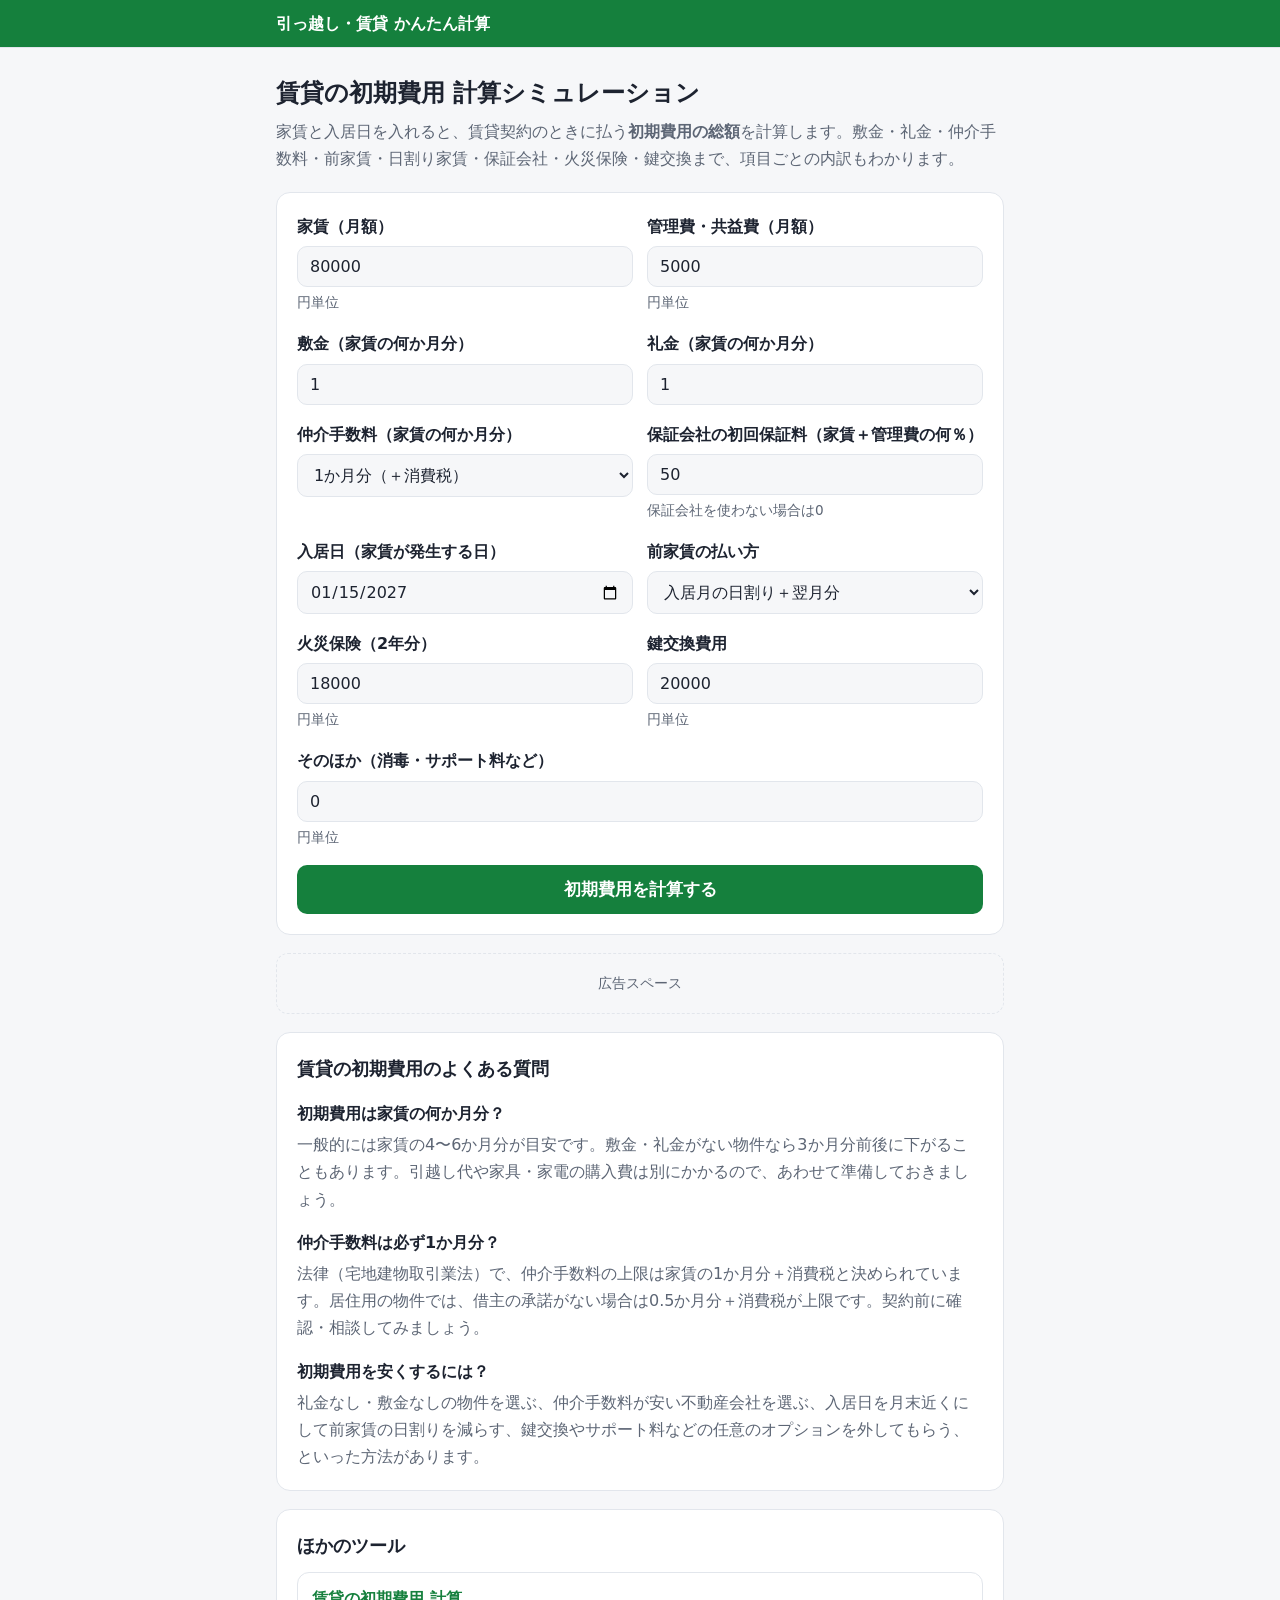
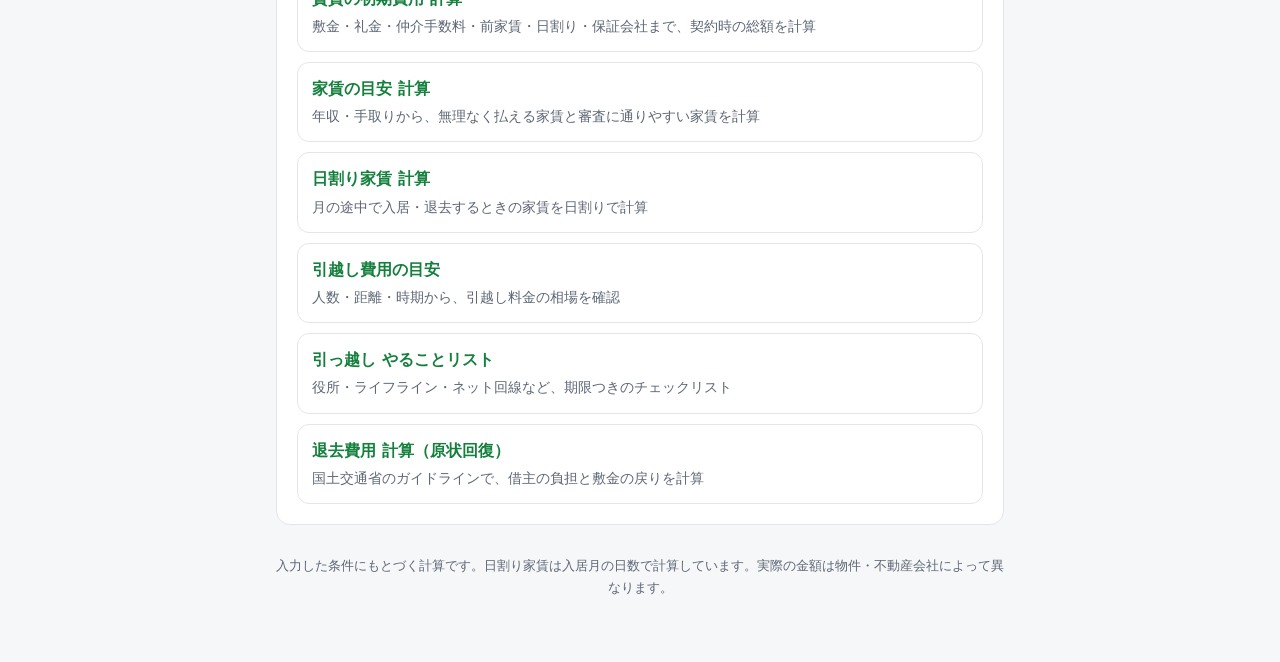
==== index.html @ f056668b "引っ越し・賃貸 かんたん計算を公開（6ツール） Co-Authored-By: Claude Opus 5.5 <noreply@anthropic.com>" ====
<!doctype html>
<html lang="ja">
<head>
<meta charset="utf-8">
<meta name="viewport" content="width=device-width, initial-scale=1">
<title>賃貸の初期費用 計算シミュレーション｜敷金・礼金・仲介手数料・前家賃・日割りの総額は？</title>
<meta name="description" content="家賃と入居日を入れるだけで、賃貸契約の初期費用（敷金・礼金・仲介手数料・前家賃・日割り家賃・保証会社・火災保険・鍵交換）の総額を計算。家賃の何か月分か、どこを交渉すれば安くなるかもわかる無料ツールです。">
<link rel="canonical" href="https://harryquad.github.io/hikkoshi/">
<link rel="stylesheet" href="assets/style.css">
</head>
<body>
<header class="site-header"><div><a href="/hikkoshi/">引っ越し・賃貸 かんたん計算</a></div></header>
<div class="wrap">
  <h1>賃貸の初期費用 計算シミュレーション</h1>
  <p class="lead">家賃と入居日を入れると、賃貸契約のときに払う<strong>初期費用の総額</strong>を計算します。敷金・礼金・仲介手数料・前家賃・日割り家賃・保証会社・火災保険・鍵交換まで、項目ごとの内訳もわかります。</p>

  <div class="card">
    <div class="row">
      <div class="field"><label for="rent">家賃（月額）</label><input type="number" id="rent" min="0" value="80000"><div class="hint">円単位</div></div>
      <div class="field"><label for="fee">管理費・共益費（月額）</label><input type="number" id="fee" min="0" value="5000"><div class="hint">円単位</div></div>
    </div>
    <div class="row">
      <div class="field"><label for="shiki">敷金（家賃の何か月分）</label><input type="number" id="shiki" min="0" step="0.5" value="1"></div>
      <div class="field"><label for="rei">礼金（家賃の何か月分）</label><input type="number" id="rei" min="0" step="0.5" value="1"></div>
    </div>
    <div class="row">
      <div class="field"><label for="chukai">仲介手数料（家賃の何か月分）</label>
        <select id="chukai"><option value="1">1か月分（＋消費税）</option><option value="0.5">0.5か月分（＋消費税）</option><option value="0">無料</option></select></div>
      <div class="field"><label for="hosho">保証会社の初回保証料（家賃＋管理費の何％）</label><input type="number" id="hosho" min="0" max="200" value="50">
        <div class="hint">保証会社を使わない場合は0</div></div>
    </div>
    <div class="row">
      <div class="field"><label for="date">入居日（家賃が発生する日）</label><input type="date" id="date"></div>
      <div class="field"><label for="mae">前家賃の払い方</label>
        <select id="mae"><option value="both">入居月の日割り＋翌月分</option><option value="hiwari">入居月の日割りだけ</option></select></div>
    </div>
    <div class="row">
      <div class="field"><label for="kasai">火災保険（2年分）</label><input type="number" id="kasai" min="0" value="18000"><div class="hint">円単位</div></div>
      <div class="field"><label for="kagi">鍵交換費用</label><input type="number" id="kagi" min="0" value="20000"><div class="hint">円単位</div></div>
    </div>
    <div class="field"><label for="other">そのほか（消毒・サポート料など）</label><input type="number" id="other" min="0" value="0"><div class="hint">円単位</div></div>
    <button id="calc">初期費用を計算する</button>
  </div>

  <div class="card" id="result" hidden></div>

  <div class="ad">広告スペース</div>

  <div class="card faq">
    <h2>賃貸の初期費用のよくある質問</h2>
    <h3>初期費用は家賃の何か月分？</h3>
    <p>一般的には家賃の4〜6か月分が目安です。敷金・礼金がない物件なら3か月分前後に下がることもあります。引越し代や家具・家電の購入費は別にかかるので、あわせて準備しておきましょう。</p>
    <h3>仲介手数料は必ず1か月分？</h3>
    <p>法律（宅地建物取引業法）で、仲介手数料の上限は家賃の1か月分＋消費税と決められています。居住用の物件では、借主の承諾がない場合は0.5か月分＋消費税が上限です。契約前に確認・相談してみましょう。</p>
    <h3>初期費用を安くするには？</h3>
    <p>礼金なし・敷金なしの物件を選ぶ、仲介手数料が安い不動産会社を選ぶ、入居日を月末近くにして前家賃の日割りを減らす、鍵交換やサポート料などの任意のオプションを外してもらう、といった方法があります。</p>
  </div>

  <div class="card" id="related"></div>

  <footer>入力した条件にもとづく計算です。日割り家賃は入居月の日数で計算しています。実際の金額は物件・不動産会社によって異なります。</footer>
</div>

<script src="assets/site.js"></script>
<script>
const $ = id => document.getElementById(id);
const tt = new Date();
$("date").value = ymd(new Date(tt.getFullYear(), tt.getMonth() + 1, 15));

function calc() {
  const out = $("result");
  out.hidden = false;
  const rent = num("rent"), fee = num("fee");
  const d = parseDate($("date").value);
  if (!rent || !d) { out.innerHTML = '<p class="err">家賃と入居日を入力してください。</p>'; return; }
  const monthly = rent + fee;
  const days = daysInMonth(d), stay = days - d.getDate() + 1;
  const hiwari = Math.floor(monthly * stay / days);
  const next = $("mae").value === "both" ? monthly : 0;
  const items = [
    ["敷金", rent * num("shiki"), "退去時に修繕費などを差し引いて返ってくるお金"],
    ["礼金", rent * num("rei"), "大家さんへのお礼。返ってこない"],
    ["仲介手数料", Math.floor(rent * Number($("chukai").value) * 1.1), "不動産会社への手数料（消費税込み）"],
    [`日割り家賃（${d.getMonth() + 1}月${d.getDate()}日〜月末の${stay}日分）`, hiwari, "家賃＋管理費を日割り"],
    ["翌月分の前家賃", next, "家賃＋管理費の1か月分"],
    ["保証会社の初回保証料", Math.floor(monthly * num("hosho") / 100), "連帯保証人の代わり"],
    ["火災保険", num("kasai"), ""], ["鍵交換費用", num("kagi"), ""], ["そのほか", num("other"), ""],
  ].filter(i => i[1] > 0);
  const total = items.reduce((s, i) => s + i[1], 0);
  const back = rent * num("shiki");

  out.innerHTML = `
    <div class="big">
      <div class="stat warn"><div class="k">初期費用の合計</div><div class="v">${yen(total)}</div></div>
      <div class="stat"><div class="k">家賃の何か月分</div><div class="v">${(total / rent).toFixed(1)}か月分</div></div>
      <div class="stat"><div class="k">うち返ってくる可能性がある額（敷金）</div><div class="v">${yen(back)}</div></div>
    </div>
    <table class="info">${items.map(i => `<tr><td>${i[0]}${i[2] ? `<br><small style="color:var(--muted)">${i[2]}</small>` : ""}</td><td class="num">${yen(i[1])}</td></tr>`).join("")}
      <tr><td><strong>合計</strong></td><td class="num"><strong>${yen(total)}</strong></td></tr></table>
    <p class="note">このほかに、<strong>引越し代</strong>（単身で5〜10万円、家族で10〜25万円が目安）と、家具・家電の費用がかかります → <a href="/hikkoshi/hiyou/">引越し費用の目安</a></p>
    <p class="note">入居したらすぐ使えるように、<strong>インターネット回線</strong>の申し込みは入居の1か月前までに済ませておくのがおすすめです → <a href="/hikkoshi/yarukoto/">引っ越し やることリスト</a></p>`;
  out.scrollIntoView({ behavior: "smooth", block: "start" });
}
$("calc").addEventListener("click", calc);
</script>
</body>
</html>
---- assets/style.css ----
:root{
  --bg:#f6f7f9;--card:#fff;--text:#1d2330;--muted:#5d6675;--line:#e2e6ec;
  --accent:#15803d;--accent-soft:#e8f7ee;--on-accent:#fff;--good:#16a34a;--good-soft:#dcfce7;
  --warn:#ea580c;--warn-soft:#ffedd5;--off:#9aa3b2;--err:#dc2626;
}
@media (prefers-color-scheme: dark){
  :root{
    --bg:#0f1218;--card:#181c24;--text:#e7eaf0;--muted:#9aa3b2;--line:#2a303c;
    --accent:#4ade80;--accent-soft:#12301f;--on-accent:#06200f;--good:#4ade80;--good-soft:#12301f;
    --warn:#fb923c;--warn-soft:#3a2413;--off:#5d6675;--err:#f87171;
  }
}
*{box-sizing:border-box}
body{margin:0;background:var(--bg);color:var(--text);font-family:system-ui,-apple-system,"Hiragino Sans","Yu Gothic UI",sans-serif;line-height:1.7}
a{color:var(--accent)}
.site-header{background:var(--accent);border-bottom:1px solid var(--line)}
.site-header div{max-width:760px;margin:0 auto;padding:10px 16px}
.site-header a{font-weight:700;text-decoration:none;color:var(--on-accent)}
.wrap{max-width:760px;margin:0 auto;padding:24px 16px 64px}
h1{font-size:1.5rem;margin:.2em 0 .3em;line-height:1.4}
h2{font-size:1.15rem;margin:0 0 10px}
.lead{color:var(--muted);margin:0 0 20px}
.card{background:var(--card);border:1px solid var(--line);border-radius:14px;padding:20px;margin-bottom:18px}
label{display:block;font-weight:600;margin-bottom:6px}
.field{margin-bottom:16px}
input[type=date],input[type=number],input[type=text],select,textarea{width:100%;padding:10px 12px;font-size:1rem;border:1px solid var(--line);border-radius:10px;background:var(--bg);color:var(--text);font-family:inherit}
.row{display:grid;grid-template-columns:1fr 1fr;gap:14px}
@media (max-width:520px){.row{grid-template-columns:1fr}}
.checks{display:flex;flex-wrap:wrap;gap:8px 18px}
.checks label{font-weight:400;display:flex;align-items:center;gap:6px;margin:0}
.hint{font-size:.85rem;color:var(--muted);margin-top:4px}
button{width:100%;padding:13px;font-size:1.05rem;font-weight:700;border:0;border-radius:10px;background:var(--accent);color:var(--on-accent);cursor:pointer;font-family:inherit}
button:hover{filter:brightness(1.08)}
button.sub{background:var(--accent-soft);color:var(--accent)}
.big{display:grid;grid-template-columns:repeat(3,1fr);gap:10px;margin-bottom:14px}
@media (max-width:520px){.big{grid-template-columns:1fr}}
.stat{border-radius:12px;padding:14px;background:var(--bg)}
.stat .k{font-size:.8rem;color:var(--muted)}
.stat .v{font-size:1.25rem;font-weight:700}
.stat.warn .v{color:var(--warn)} .stat.good .v{color:var(--good)}
.err{color:var(--err);font-weight:600}
table.info{width:100%;border-collapse:collapse;font-size:.95rem}
table.info td,table.info th{padding:8px 4px;border-bottom:1px solid var(--line);vertical-align:top;text-align:left}
table.info th{color:var(--muted);font-weight:500;font-size:.85rem}
table.info td:first-child{color:var(--muted)}
table.info td.num,table.info th.num{text-align:right;font-variant-numeric:tabular-nums}
.note{font-size:.85rem;color:var(--muted);background:var(--bg);border-radius:10px;padding:10px 12px;margin-top:12px}
.ad{border:1px dashed var(--line);border-radius:12px;padding:18px;text-align:center;color:var(--muted);font-size:.85rem;margin-bottom:18px}
.faq h3{font-size:1rem;margin:16px 0 4px}
.faq p{margin:0;color:var(--muted)}
.tools{list-style:none;margin:0;padding:0;display:grid;gap:10px}
.tools a{display:block;padding:12px 14px;border:1px solid var(--line);border-radius:12px;text-decoration:none;color:var(--text);background:var(--card)}
.tools a:hover{border-color:var(--accent)}
.tools b{display:block;color:var(--accent)}
.tools span{font-size:.85rem;color:var(--muted)}
footer{font-size:.8rem;color:var(--muted);text-align:center;margin-top:30px}
.verdict{font-size:1.2rem;font-weight:700;margin:0 0 10px}
.verdict.ok{color:var(--good)} .verdict.ng{color:var(--warn)}
.q{padding:12px 0;border-bottom:1px solid var(--line)}
.q .t{font-weight:600;margin-bottom:6px}
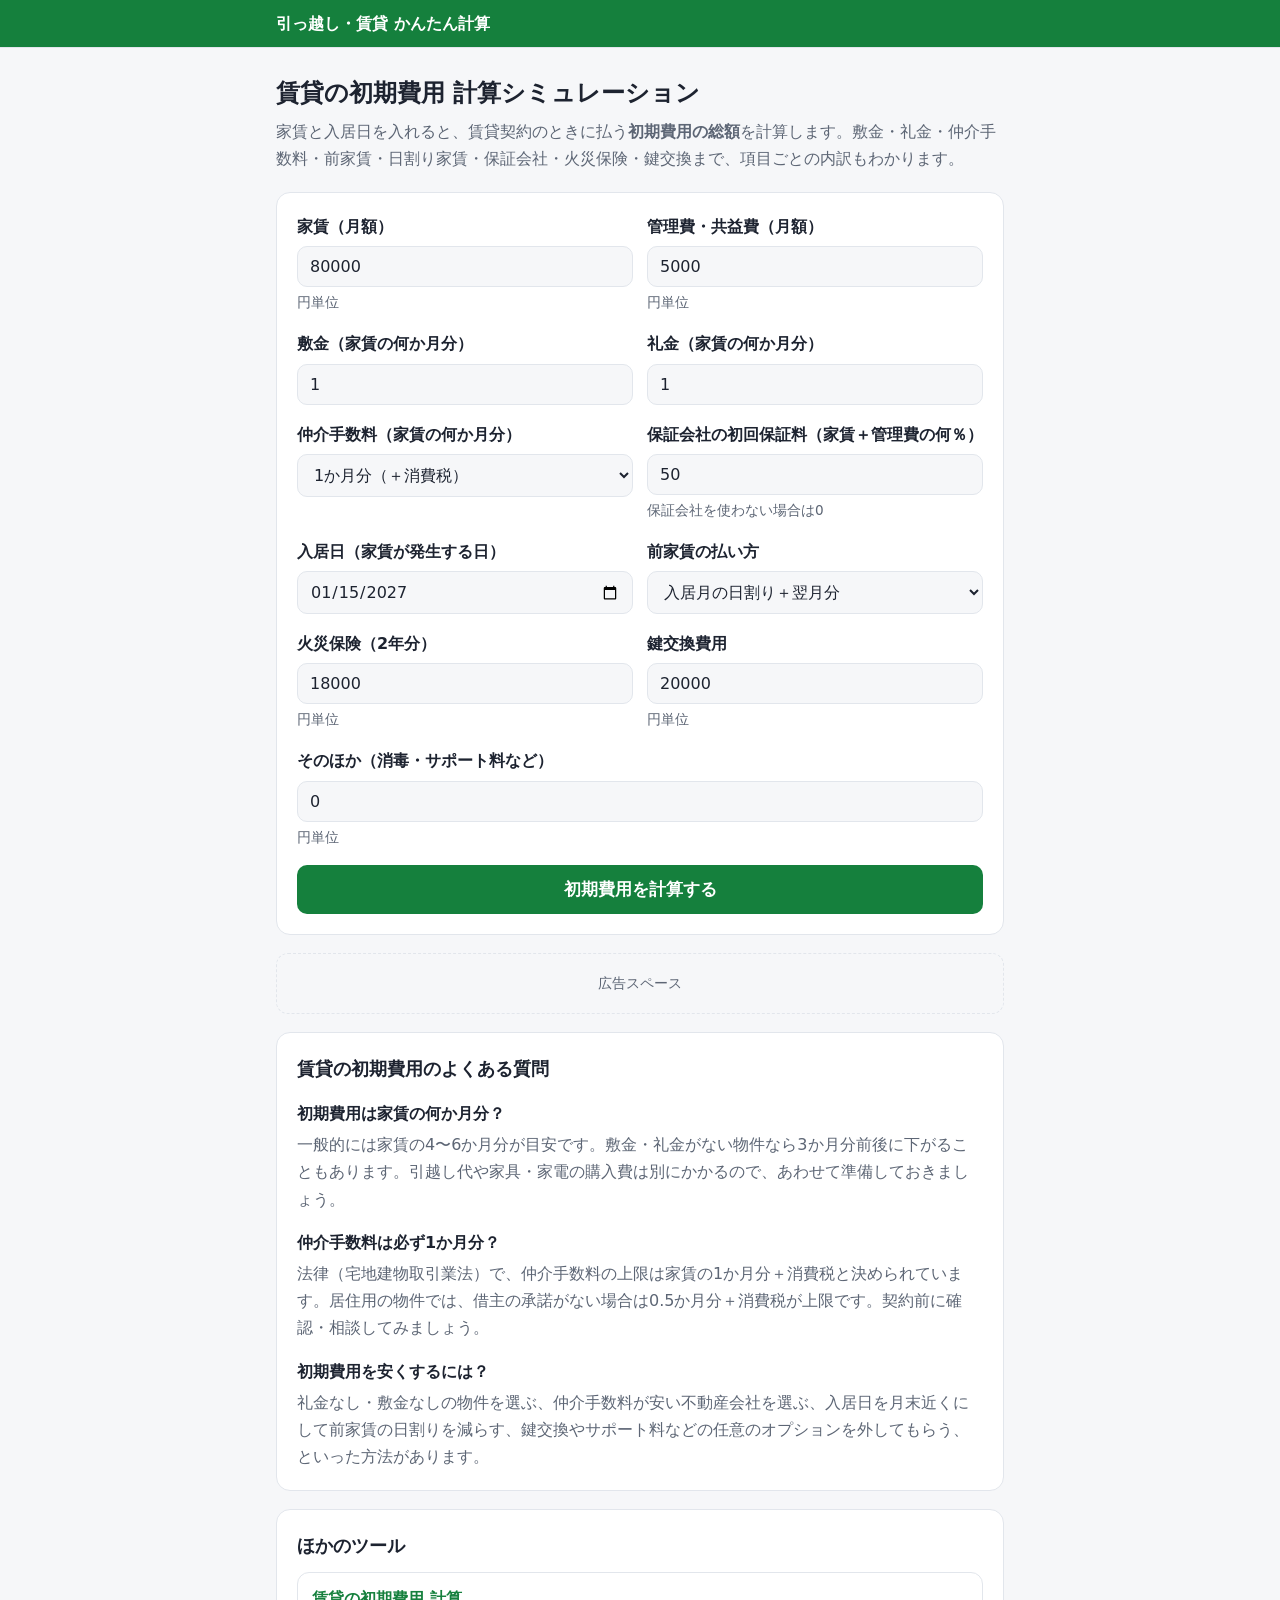
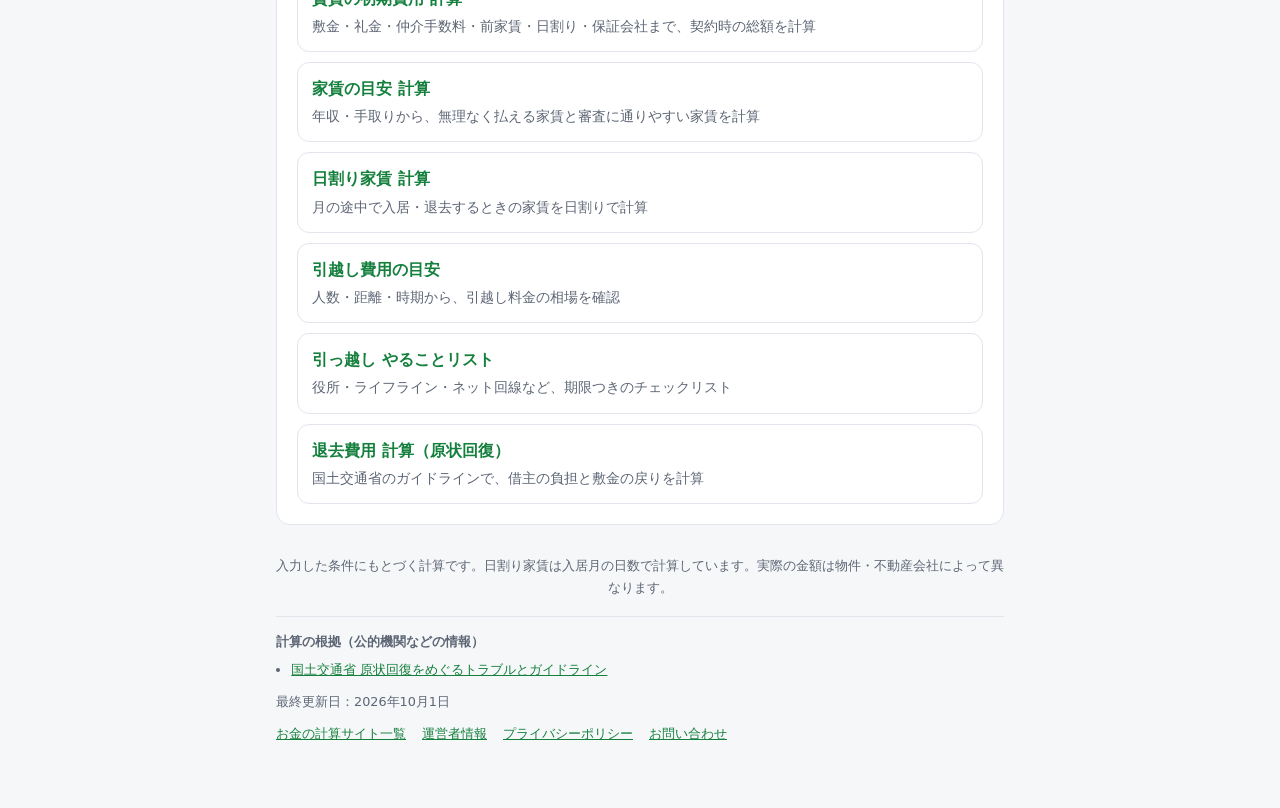
==== commit 6b642ac1: "運営者情報・プライバシーポリシー・お問い合わせ・サイト一覧へのリンク、計算の根拠、最終更新日、OGP、アイコンを追加 Co-Authored-By: Claude Opus 5.5 <noreply@" ====
--- a/index.html
+++ b/index.html
@@ -6,6 +6,17 @@
 <title>賃貸の初期費用 計算シミュレーション｜敷金・礼金・仲介手数料・前家賃・日割りの総額は？</title>
 <meta name="description" content="家賃と入居日を入れるだけで、賃貸契約の初期費用（敷金・礼金・仲介手数料・前家賃・日割り家賃・保証会社・火災保険・鍵交換）の総額を計算。家賃の何か月分か、どこを交渉すれば安くなるかもわかる無料ツールです。">
 <link rel="canonical" href="https://harryquad.github.io/hikkoshi/">
+<!--sw-head-->
+<meta property="og:type" content="website">
+<meta property="og:site_name" content="引っ越し・賃貸 かんたん計算">
+<meta property="og:title" content="賃貸の初期費用 計算シミュレーション｜敷金・礼金・仲介手数料・前家賃・日割りの総額は？">
+<meta property="og:description" content="家賃と入居日を入れるだけで、賃貸契約の初期費用（敷金・礼金・仲介手数料・前家賃・日割り家賃・保証会社・火災保険・鍵交換）の総額を計算。家賃の何か月分か、どこを交渉すれば安くなるかもわかる無料ツールです。">
+<meta property="og:url" content="https://harryquad.github.io/hikkoshi/">
+<meta property="og:locale" content="ja_JP">
+<meta name="twitter:card" content="summary">
+<link rel="icon" href="/favicon.ico" sizes="48x48">
+<link rel="icon" href="/favicon.svg" type="image/svg+xml">
+<!--/sw-head-->
 <link rel="stylesheet" href="assets/style.css">
 </head>
 <body>
@@ -59,6 +70,9 @@
   <div class="card" id="related"></div>
 
   <footer>入力した条件にもとづく計算です。日割り家賃は入居月の日数で計算しています。実際の金額は物件・不動産会社によって異なります。</footer>
+<!--sw-foot-->
+<div style="font-size:.8rem;color:var(--muted);margin-top:18px;border-top:1px solid var(--line);padding-top:14px"><p style="margin:0 0 6px;font-weight:600">計算の根拠（公的機関などの情報）</p><ul style="margin:0 0 10px;padding-left:1.2em"><li><a href="https://www.mlit.go.jp/jutakukentiku/house/jutakukentiku_house_tk3_000020.html" target="_blank" rel="noopener">国土交通省 原状回復をめぐるトラブルとガイドライン</a></li></ul><p style="margin:0 0 10px">最終更新日：2026年10月1日</p><nav style="display:flex;flex-wrap:wrap;gap:6px 16px"><a href="/sites/">お金の計算サイト一覧</a><a href="/about/">運営者情報</a><a href="/privacy/">プライバシーポリシー</a><a href="/contact/">お問い合わせ</a></nav></div>
+<!--/sw-foot-->
 </div>
 
 <script src="assets/site.js"></script>
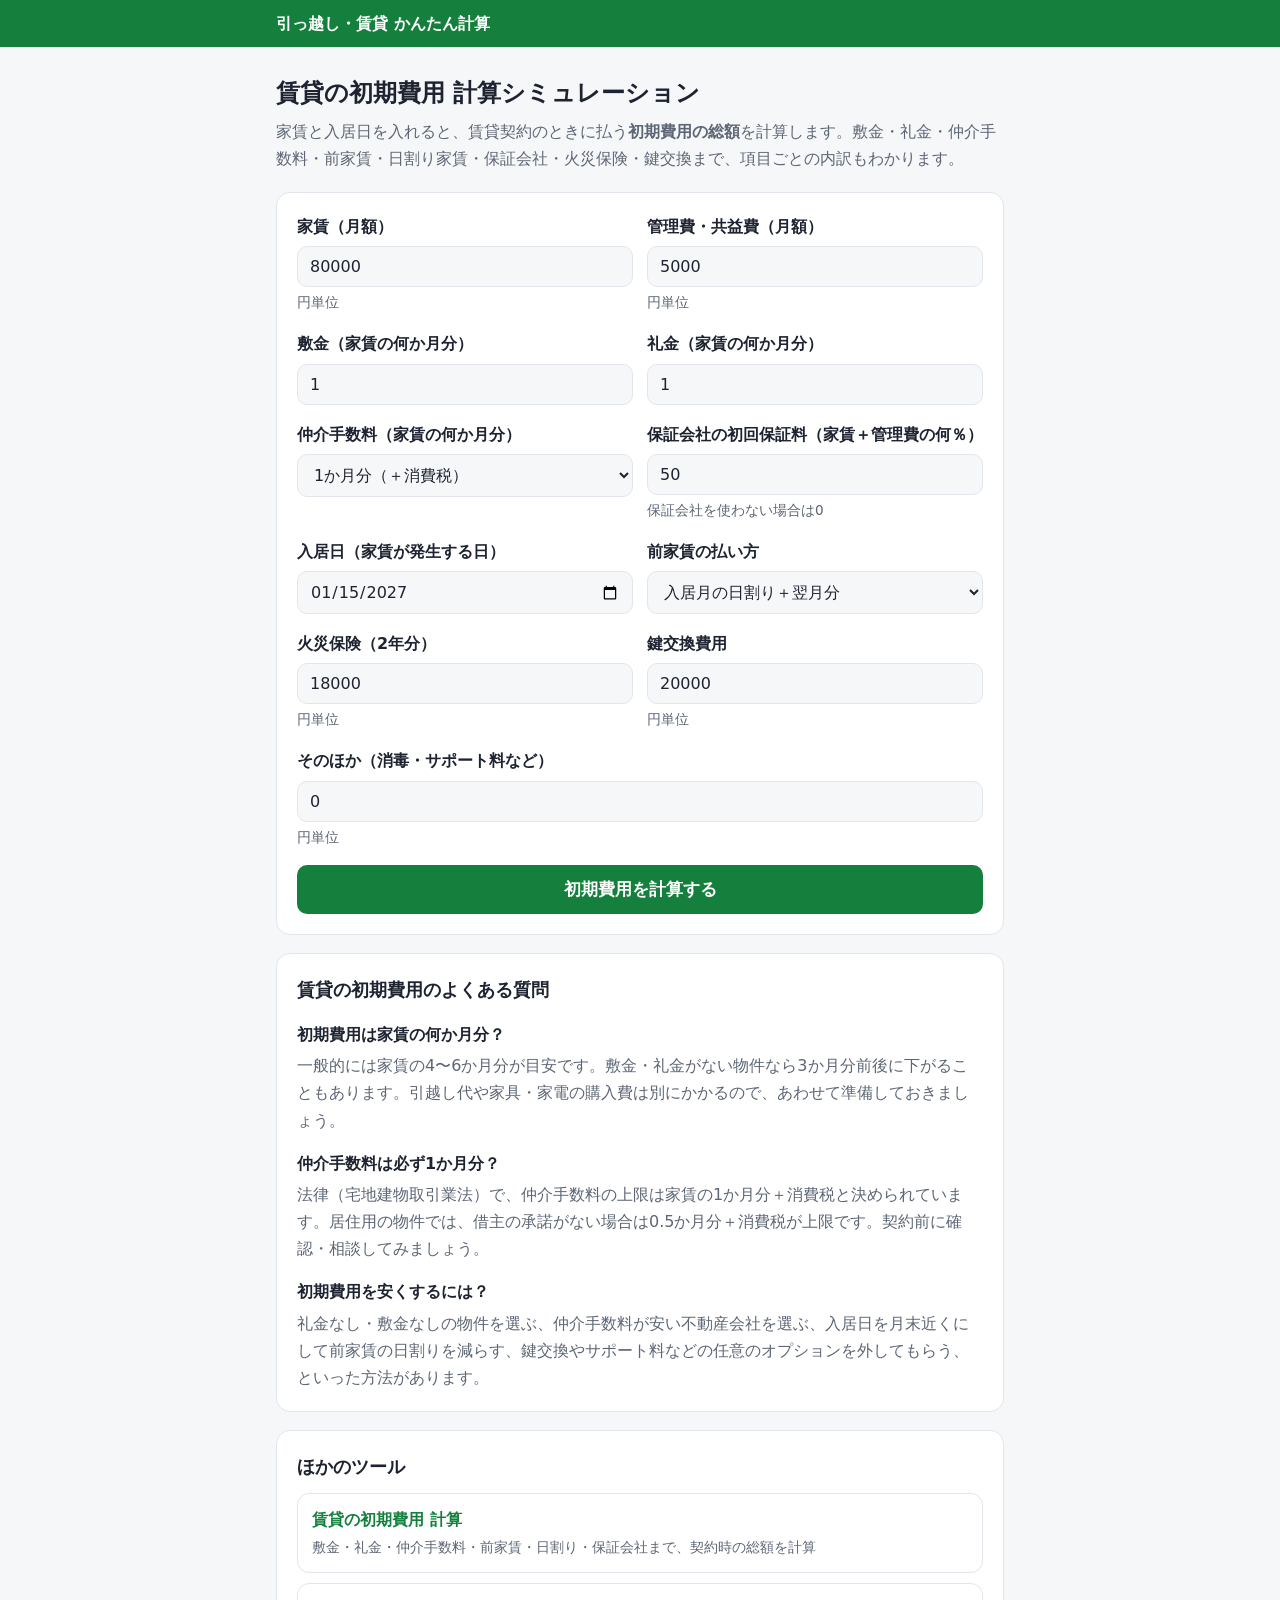
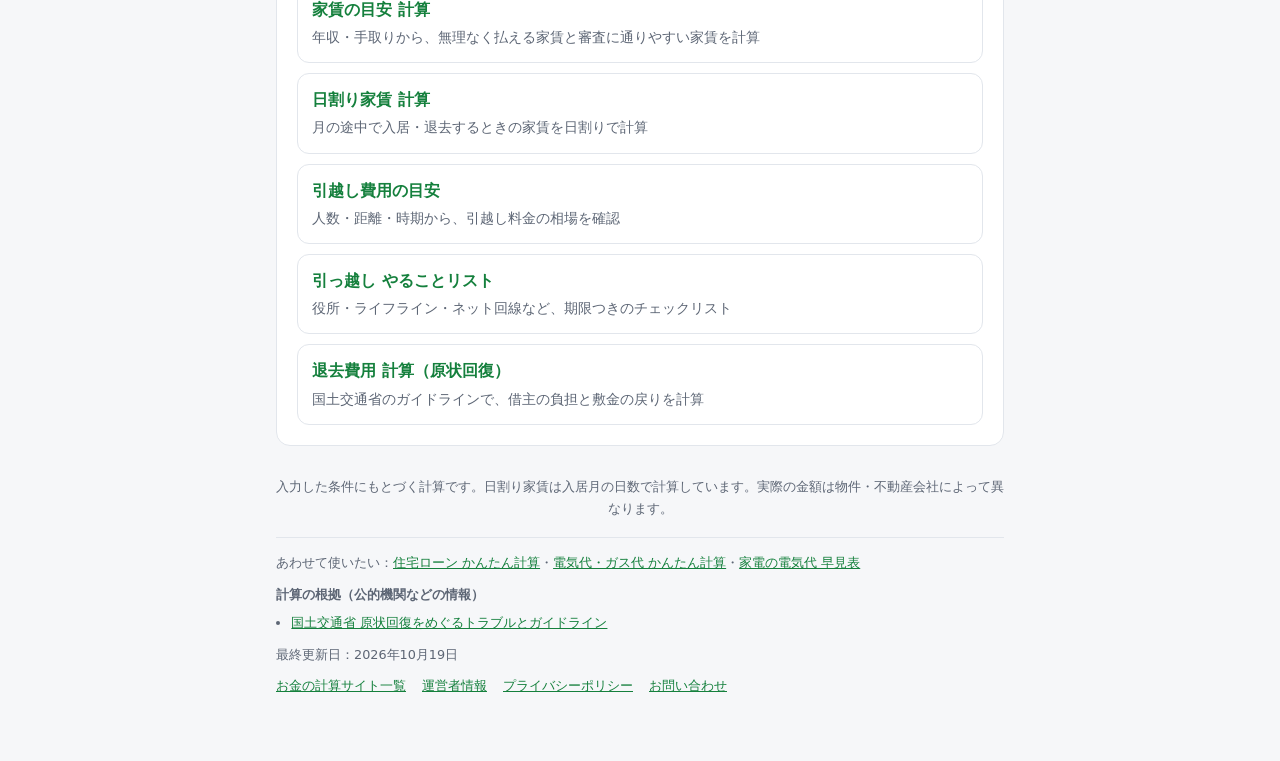
==== commit bff2efdb: "空の広告枠を非表示にし、関連サイトへのリンクを追加 Co-Authored-By: Claude Opus 5.5 <noreply@anthropic.com>" ====
--- a/index.html
+++ b/index.html
@@ -71,7 +71,7 @@
 
   <footer>入力した条件にもとづく計算です。日割り家賃は入居月の日数で計算しています。実際の金額は物件・不動産会社によって異なります。</footer>
 <!--sw-foot-->
-<div style="font-size:.8rem;color:var(--muted);margin-top:18px;border-top:1px solid var(--line);padding-top:14px"><p style="margin:0 0 6px;font-weight:600">計算の根拠（公的機関などの情報）</p><ul style="margin:0 0 10px;padding-left:1.2em"><li><a href="https://www.mlit.go.jp/jutakukentiku/house/jutakukentiku_house_tk3_000020.html" target="_blank" rel="noopener">国土交通省 原状回復をめぐるトラブルとガイドライン</a></li></ul><p style="margin:0 0 10px">最終更新日：2026年10月1日</p><nav style="display:flex;flex-wrap:wrap;gap:6px 16px"><a href="/sites/">お金の計算サイト一覧</a><a href="/about/">運営者情報</a><a href="/privacy/">プライバシーポリシー</a><a href="/contact/">お問い合わせ</a></nav></div>
+<div style="font-size:.8rem;color:var(--muted);margin-top:18px;border-top:1px solid var(--line);padding-top:14px"><p style="margin:0 0 10px">あわせて使いたい：<a href="/jutaku/">住宅ローン かんたん計算</a>・<a href="/denki/">電気代・ガス代 かんたん計算</a>・<a href="/kaden/">家電の電気代 早見表</a></p><p style="margin:0 0 6px;font-weight:600">計算の根拠（公的機関などの情報）</p><ul style="margin:0 0 10px;padding-left:1.2em"><li><a href="https://www.mlit.go.jp/jutakukentiku/house/jutakukentiku_house_tk3_000020.html" target="_blank" rel="noopener">国土交通省 原状回復をめぐるトラブルとガイドライン</a></li></ul><p style="margin:0 0 10px">最終更新日：2026年10月19日</p><nav style="display:flex;flex-wrap:wrap;gap:6px 16px"><a href="/sites/">お金の計算サイト一覧</a><a href="/about/">運営者情報</a><a href="/privacy/">プライバシーポリシー</a><a href="/contact/">お問い合わせ</a></nav></div>
 <!--/sw-foot-->
 </div>
 
--- a/assets/style.css
+++ b/assets/style.css
@@ -45,7 +45,8 @@
 table.info td:first-child{color:var(--muted)}
 table.info td.num,table.info th.num{text-align:right;font-variant-numeric:tabular-nums}
 .note{font-size:.85rem;color:var(--muted);background:var(--bg);border-radius:10px;padding:10px 12px;margin-top:12px}
-.ad{border:1px dashed var(--line);border-radius:12px;padding:18px;text-align:center;color:var(--muted);font-size:.85rem;margin-bottom:18px}
+.ad{display:none}
+.ad.on{display:block;border:1px solid var(--line);border-radius:12px;padding:14px;margin-bottom:18px;background:var(--card)}
 .faq h3{font-size:1rem;margin:16px 0 4px}
 .faq p{margin:0;color:var(--muted)}
 .tools{list-style:none;margin:0;padding:0;display:grid;gap:10px}
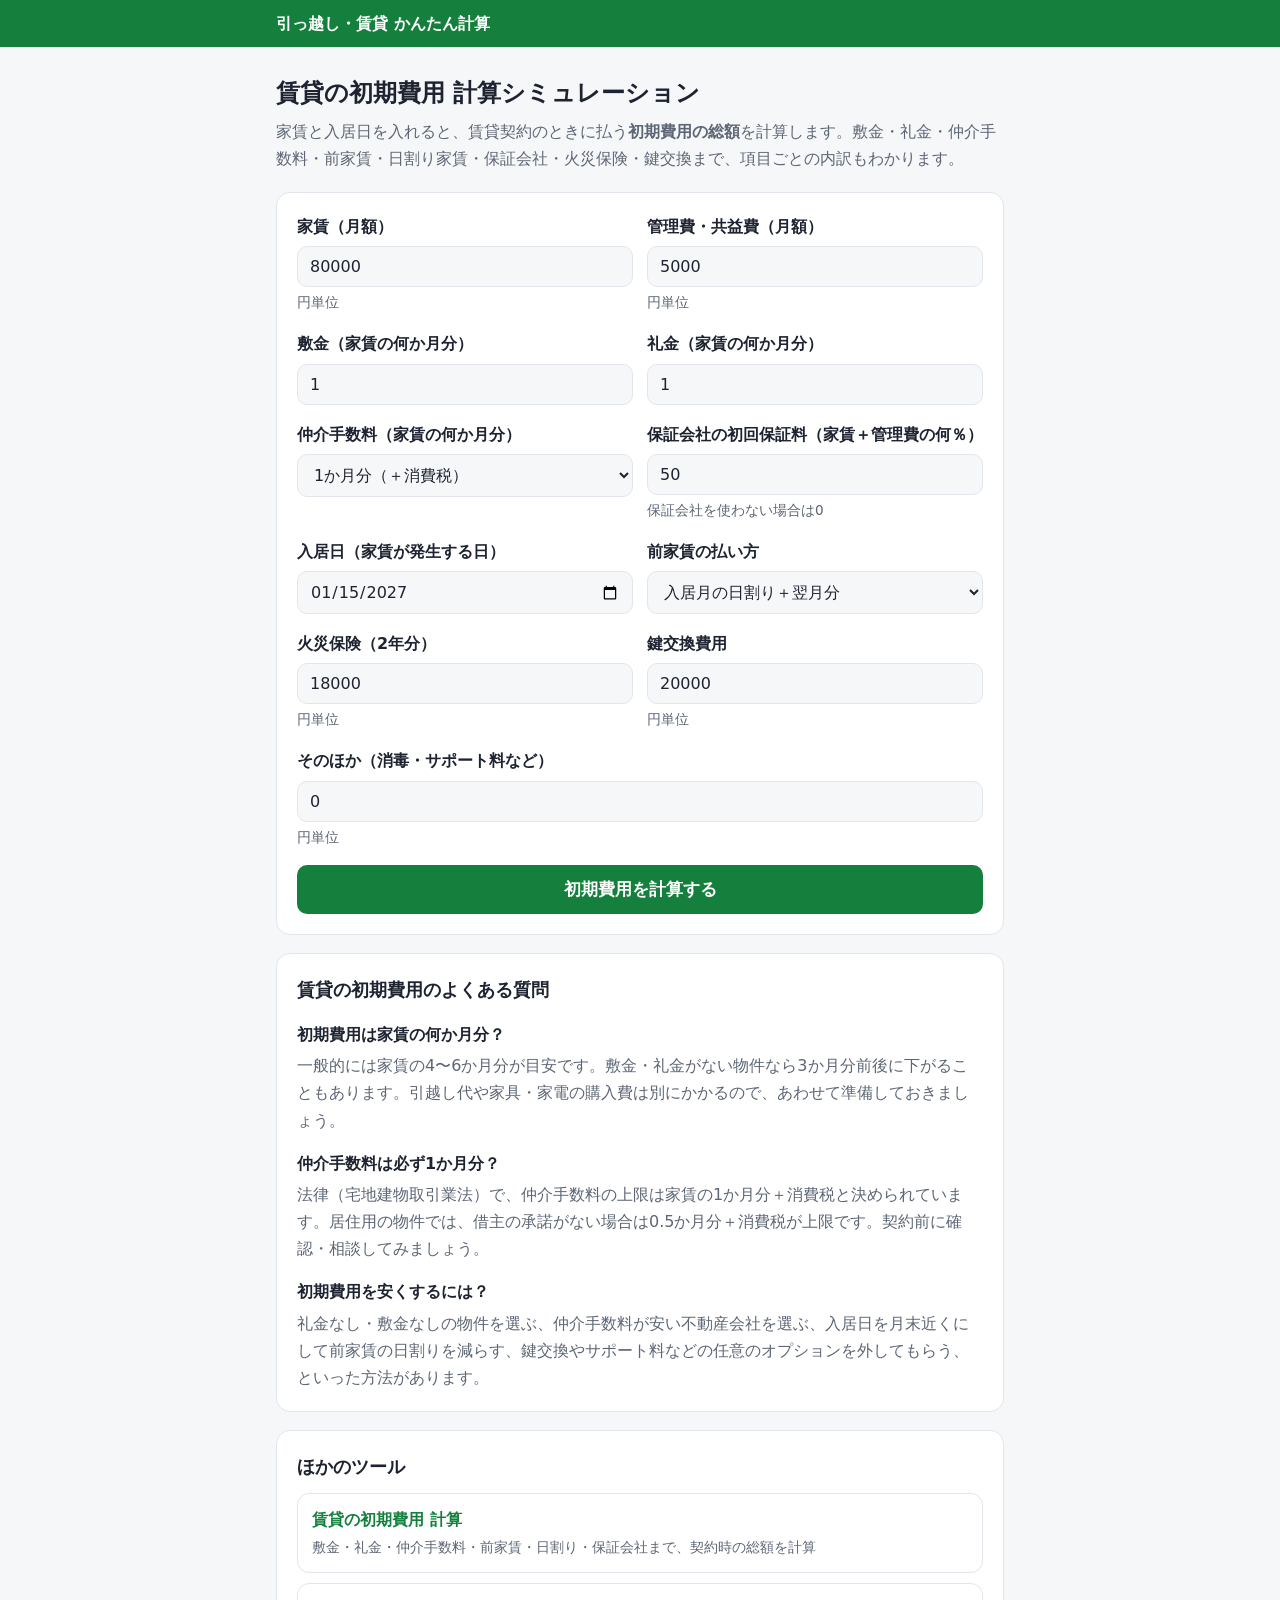
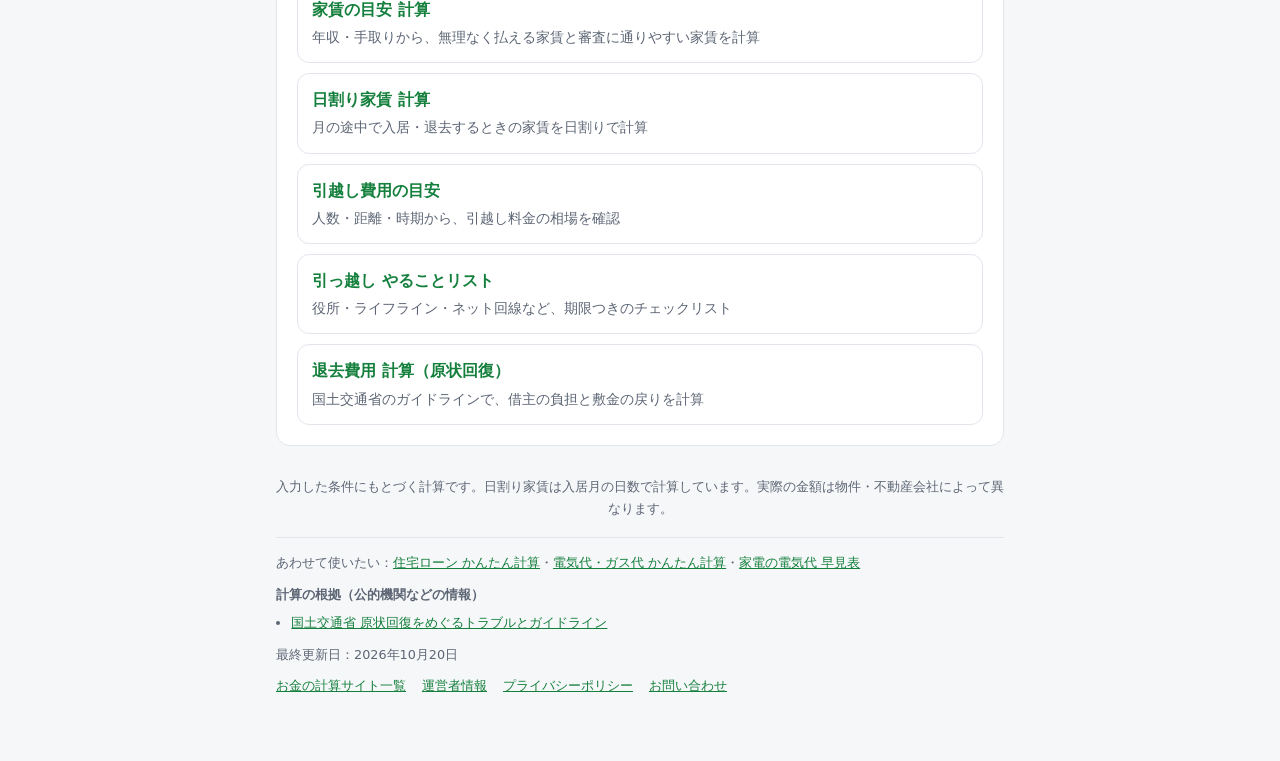
==== commit e42c0ea4: "最終更新日を最新のコミット日に合わせる Co-Authored-By: Claude Opus 5.5 <noreply@anthropic.com>" ====
--- a/index.html
+++ b/index.html
@@ -5,17 +5,19 @@
 <meta name="viewport" content="width=device-width, initial-scale=1">
 <title>賃貸の初期費用 計算シミュレーション｜敷金・礼金・仲介手数料・前家賃・日割りの総額は？</title>
 <meta name="description" content="家賃と入居日を入れるだけで、賃貸契約の初期費用（敷金・礼金・仲介手数料・前家賃・日割り家賃・保証会社・火災保険・鍵交換）の総額を計算。家賃の何か月分か、どこを交渉すれば安くなるかもわかる無料ツールです。">
-<link rel="canonical" href="https://harryquad.github.io/hikkoshi/">
+<link rel="canonical" href="https://okanenokeisan.com/hikkoshi/">
 <!--sw-head-->
 <meta property="og:type" content="website">
 <meta property="og:site_name" content="引っ越し・賃貸 かんたん計算">
 <meta property="og:title" content="賃貸の初期費用 計算シミュレーション｜敷金・礼金・仲介手数料・前家賃・日割りの総額は？">
 <meta property="og:description" content="家賃と入居日を入れるだけで、賃貸契約の初期費用（敷金・礼金・仲介手数料・前家賃・日割り家賃・保証会社・火災保険・鍵交換）の総額を計算。家賃の何か月分か、どこを交渉すれば安くなるかもわかる無料ツールです。">
-<meta property="og:url" content="https://harryquad.github.io/hikkoshi/">
+<meta property="og:url" content="https://okanenokeisan.com/hikkoshi/">
 <meta property="og:locale" content="ja_JP">
 <meta name="twitter:card" content="summary">
 <link rel="icon" href="/favicon.ico" sizes="48x48">
 <link rel="icon" href="/favicon.svg" type="image/svg+xml">
+<script async src="https://www.googletagmanager.com/gtag/js?id=G-CTGWFB173X"></script>
+<script>window.dataLayer=window.dataLayer||[];function gtag(){dataLayer.push(arguments);}gtag('js',new Date());gtag('config','G-CTGWFB173X');</script>
 <!--/sw-head-->
 <link rel="stylesheet" href="assets/style.css">
 </head>
@@ -71,7 +73,7 @@
 
   <footer>入力した条件にもとづく計算です。日割り家賃は入居月の日数で計算しています。実際の金額は物件・不動産会社によって異なります。</footer>
 <!--sw-foot-->
-<div style="font-size:.8rem;color:var(--muted);margin-top:18px;border-top:1px solid var(--line);padding-top:14px"><p style="margin:0 0 10px">あわせて使いたい：<a href="/jutaku/">住宅ローン かんたん計算</a>・<a href="/denki/">電気代・ガス代 かんたん計算</a>・<a href="/kaden/">家電の電気代 早見表</a></p><p style="margin:0 0 6px;font-weight:600">計算の根拠（公的機関などの情報）</p><ul style="margin:0 0 10px;padding-left:1.2em"><li><a href="https://www.mlit.go.jp/jutakukentiku/house/jutakukentiku_house_tk3_000020.html" target="_blank" rel="noopener">国土交通省 原状回復をめぐるトラブルとガイドライン</a></li></ul><p style="margin:0 0 10px">最終更新日：2026年10月19日</p><nav style="display:flex;flex-wrap:wrap;gap:6px 16px"><a href="/sites/">お金の計算サイト一覧</a><a href="/about/">運営者情報</a><a href="/privacy/">プライバシーポリシー</a><a href="/contact/">お問い合わせ</a></nav></div>
+<div style="font-size:.8rem;color:var(--muted);margin-top:18px;border-top:1px solid var(--line);padding-top:14px"><p style="margin:0 0 10px">あわせて使いたい：<a href="/jutaku/">住宅ローン かんたん計算</a>・<a href="/denki/">電気代・ガス代 かんたん計算</a>・<a href="/kaden/">家電の電気代 早見表</a></p><p style="margin:0 0 6px;font-weight:600">計算の根拠（公的機関などの情報）</p><ul style="margin:0 0 10px;padding-left:1.2em"><li><a href="https://www.mlit.go.jp/jutakukentiku/house/jutakukentiku_house_tk3_000020.html" target="_blank" rel="noopener">国土交通省 原状回復をめぐるトラブルとガイドライン</a></li></ul><p style="margin:0 0 10px">最終更新日：2026年10月20日</p><nav style="display:flex;flex-wrap:wrap;gap:6px 16px"><a href="/sites/">お金の計算サイト一覧</a><a href="/about/">運営者情報</a><a href="/privacy/">プライバシーポリシー</a><a href="/contact/">お問い合わせ</a></nav></div>
 <!--/sw-foot-->
 </div>
 
